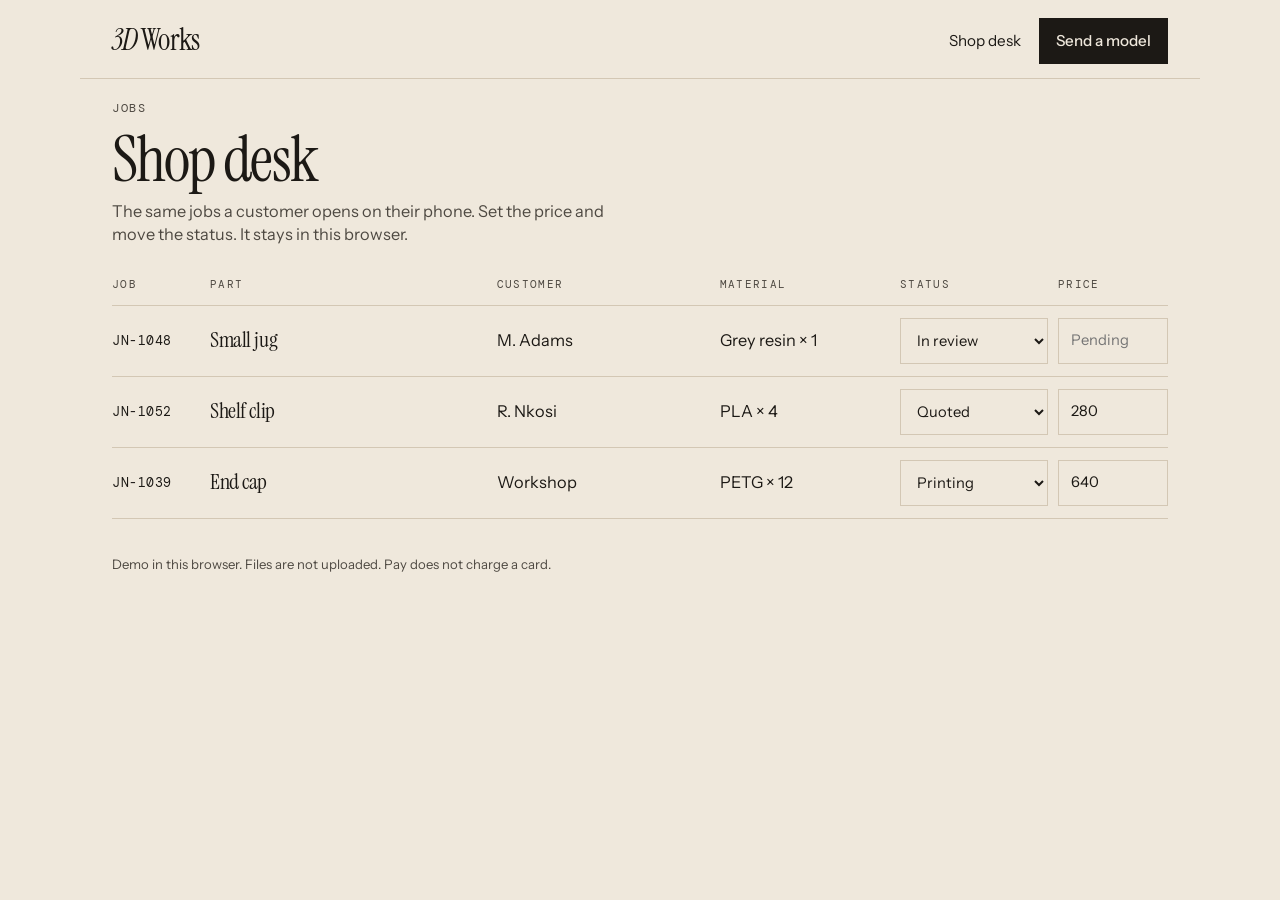
==== desk.html @ bb130b5a "Add a browser demo the shop can open on a laptop or a phone." ====
<!DOCTYPE html>
<html lang="en">
<head>
  <meta charset="utf-8">
  <meta name="viewport" content="width=device-width, initial-scale=1">
  <title>Shop desk — 3D Works</title>
  <meta name="theme-color" content="#efe8dc">
  <link rel="preconnect" href="https://fonts.googleapis.com">
  <link rel="preconnect" href="https://fonts.gstatic.com" crossorigin>
  <link href="https://fonts.googleapis.com/css2?family=DM+Mono:wght@400;500&family=Instrument+Sans:wght@400;500;600&family=Instrument+Serif:ital@0;1&display=swap" rel="stylesheet">
  <link rel="stylesheet" href="css/site.css">
  <script type="importmap">
  {
    "imports": {
      "three": "https://unpkg.com/three@0.170.0/build/three.module.js",
      "three/addons/": "https://unpkg.com/three@0.170.0/examples/jsm/"
    }
  }
  </script>
  <link rel="icon" href="data:image/svg+xml,%3Csvg xmlns='http://www.w3.org/2000/svg' viewBox='0 0 32 32'%3E%3Crect fill='%231c1915' width='32' height='32'/%3E%3Ctext x='5' y='23' fill='%23efe8dc' font-family='Georgia' font-size='16' font-style='italic'%3E3D%3C/text%3E%3C/svg%3E">
</head>
<body>
  <main class="wrap" id="content">
    <p class="kicker page-start">Jobs</p>
    <h1>Shop desk</h1>
    <p class="desk-intro">The same jobs a customer opens on their phone. Set the price and move the status. It stays in this browser.</p>
    <div class="ledger" id="ledger"></div>
  </main>
  <script type="module">
    import { mountChrome } from "./js/chrome.js";
    import { listJobs, saveJob, statuses, jobNo } from "./js/store.js";

    mountChrome("desk");
    const ledger = document.getElementById("ledger");
    const options = statuses().map((name) => `<option>${name}</option>`).join("");
    await paint();

    async function paint() {
      const jobs = await listJobs();
      ledger.innerHTML = `
        <div class="head"><span>Job</span><span>Part</span><span>Customer</span><span>Material</span><span>Status</span><span>Price</span></div>
        ${jobs.map((job) => `
          <div class="row" data-id="${job.id}">
            <span class="mono">${jobNo(job.id)}</span>
            <a class="partlink" href="job.html?id=${job.id}">${escapeHtml(job.title)}</a>
            <span>${escapeHtml(job.customer)}</span>
            <span>${escapeHtml(job.material)} × ${job.qty}</span>
            <label class="field"><span class="sr">Status for ${escapeHtml(job.title)}</span>
              <select data-status>${options}</select>
            </label>
            <label class="field"><span class="sr">Price for ${escapeHtml(job.title)}</span>
              <input data-price inputmode="decimal" value="${job.price ?? ""}" placeholder="Pending">
            </label>
          </div>
        `).join("")}
      `;
      jobs.forEach((job) => {
        const row = ledger.querySelector(`[data-id="${job.id}"]`);
        const select = row.querySelector("[data-status]");
        select.value = job.status;
        select.addEventListener("change", async () => {
          job.status = select.value;
          await saveJob(job);
        });
        row.querySelector("[data-price]").addEventListener("change", async (event) => {
          const raw = event.target.value.trim();
          job.price = raw === "" ? null : Number(raw);
          if (job.price != null && Number.isNaN(job.price)) job.price = null;
          await saveJob(job);
        });
      });
    }

    function escapeHtml(value) {
      return String(value).replace(/[&<>"']/g, (ch) => ({
        "&": "&amp;", "<": "&lt;", ">": "&gt;", '"': "&quot;", "'": "&#39;",
      })[ch]);
    }
  </script>
</body>
</html>
---- css/site.css ----
:root {
  --paper: #efe8dc;
  --ink: #1c1915;
  --soft: #4e4942;
  --line: #d3c7b4;
  --well: #24211d;
  --tick: rgba(239, 230, 214, 0.55);
  --stamp: #9d2e16;
  --ok: #1d5c3d;
  --serif: "Instrument Serif", "Palatino Linotype", Palatino, serif;
  --sans: "Instrument Sans", "Segoe UI", sans-serif;
  --mono: "DM Mono", ui-monospace, monospace;
  color-scheme: light;
}

* { box-sizing: border-box; }

html { scroll-behavior: smooth; }

body {
  margin: 0;
  background: var(--paper);
  color: var(--ink);
  font-family: var(--sans);
  font-size: 1.02rem;
  line-height: 1.45;
}

::selection { background: var(--ink); color: var(--paper); }

:focus-visible {
  outline: 2px solid var(--ink);
  outline-offset: 3px;
}

a { color: inherit; }

.skip {
  position: absolute;
  left: 12px;
  top: -40px;
  background: var(--ink);
  color: var(--paper);
  padding: 8px 12px;
  z-index: 9;
}

.skip:focus { top: 12px; }

.top {
  display: flex;
  align-items: center;
  justify-content: space-between;
  gap: 16px;
  max-width: 1120px;
  margin: 0 auto;
  padding: 18px 32px 14px;
  border-bottom: 1px solid var(--line);
}

.mark {
  font-family: var(--serif);
  font-size: 1.85rem;
  letter-spacing: -0.03em;
  text-decoration: none;
  line-height: 1;
}

.mark i { font-style: italic; }

.top nav { display: flex; align-items: center; gap: 18px; }

.top nav a:not(.btn) {
  text-decoration: none;
  font-size: 0.95rem;
}

.top nav a:not(.btn):hover { text-decoration: underline; text-underline-offset: 3px; }

.wrap { max-width: 1120px; margin: 0 auto; padding: 0 32px; }

.split {
  display: grid;
  grid-template-columns: minmax(280px, 0.86fr) minmax(300px, 1.14fr);
  gap: 28px;
  align-items: stretch;
  min-height: calc(100vh - 168px);
  padding-top: 22px;
  padding-bottom: 28px;
}

.hero { min-height: calc(100vh - 78px); }

.stage {
  position: relative;
  background: var(--well);
  min-height: 560px;
  height: 100%;
  overflow: hidden;
}

.stage canvas {
  position: absolute;
  inset: 0;
  width: 100%;
  height: 100%;
  touch-action: none;
}

.frame { position: absolute; inset: 14px; pointer-events: none; z-index: 2; }

.frame i {
  position: absolute;
  width: 18px;
  height: 18px;
  border: 0 solid var(--tick);
}

.frame i:nth-child(1) { top: 0; left: 0; border-top-width: 1px; border-left-width: 1px; }
.frame i:nth-child(2) { top: 0; right: 0; border-top-width: 1px; border-right-width: 1px; }
.frame i:nth-child(3) { bottom: 0; left: 0; border-bottom-width: 1px; border-left-width: 1px; }
.frame i:nth-child(4) { bottom: 0; right: 0; border-bottom-width: 1px; border-right-width: 1px; }

.stage-hint {
  position: absolute;
  inset: 0;
  z-index: 3;
  display: flex;
  flex-direction: column;
  align-items: center;
  justify-content: center;
  gap: 14px;
  margin: 0;
  padding: 24px;
  text-align: center;
  color: #efe6d6;
  font-family: var(--serif);
  font-size: 1.7rem;
  pointer-events: none;
}

.stage-hint .sub {
  font-family: var(--sans);
  font-size: 0.92rem;
  color: rgba(239, 230, 214, 0.72);
  max-width: 28ch;
}

.stage-hint button { pointer-events: auto; }

.stage.is-live .stage-hint { display: none; }
.stage:not(.is-live) .turn { display: none; }

.stage.is-over { outline: 1px solid #efe6d6; outline-offset: -10px; }

.turn {
  position: absolute;
  left: 22px;
  bottom: 16px;
  z-index: 2;
  margin: 0;
  color: rgba(239, 230, 214, 0.7);
  font-family: var(--mono);
  font-size: 0.68rem;
  letter-spacing: 0.12em;
  text-transform: uppercase;
}

.traveler, .form {
  position: relative;
  align-self: center;
  padding: 12px 8px 12px 0;
}

.kicker {
  margin: 0 0 12px;
  font-family: var(--mono);
  font-size: 0.72rem;
  letter-spacing: 0.14em;
  text-transform: uppercase;
  color: var(--soft);
}

h1 {
  margin: 0;
  font-family: var(--serif);
  font-weight: 400;
  font-size: clamp(2.7rem, 5vw, 4.35rem);
  line-height: 0.94;
  letter-spacing: -0.03em;
}

h2 {
  margin: 0;
  font-family: var(--serif);
  font-weight: 400;
  font-size: clamp(2rem, 3vw, 2.6rem);
  letter-spacing: -0.03em;
}

.lede {
  max-width: 38ch;
  margin: 18px 0 0;
  color: var(--soft);
  font-size: 1.05rem;
}

.actions { display: flex; flex-wrap: wrap; gap: 10px; margin-top: 26px; }

.btn {
  display: inline-flex;
  align-items: center;
  justify-content: center;
  min-height: 46px;
  padding: 0 16px;
  border: 1px solid var(--ink);
  background: var(--ink);
  color: var(--paper);
  font: 500 0.95rem/1 var(--sans);
  text-decoration: none;
  cursor: pointer;
}

.btn:hover { background: #000; }

.btn.ghost { background: transparent; color: var(--ink); }

.btn.ghost:hover { background: rgba(28, 25, 21, 0.05); }

.btn.light {
  background: transparent;
  color: #efe6d6;
  border-color: rgba(239, 230, 214, 0.55);
}

.btn.light:hover { background: rgba(239, 230, 214, 0.08); }

.btn:disabled { opacity: 0.45; cursor: not-allowed; }

.titleblock {
  display: grid;
  grid-template-columns: 1fr 1fr;
  margin: 32px 0 0;
  border-top: 1px solid var(--ink);
}

.titleblock div { padding: 10px 12px 12px 0; border-bottom: 1px solid var(--line); }

.titleblock dt {
  font-family: var(--mono);
  font-size: 0.68rem;
  letter-spacing: 0.12em;
  text-transform: uppercase;
  color: var(--soft);
}

.titleblock dd { margin: 4px 0 0; font-size: 1.02rem; }

.stamp {
  display: inline-block;
  margin: 0 0 18px;
  padding: 6px 10px;
  border: 2px solid var(--stamp);
  color: var(--stamp);
  font-family: var(--mono);
  font-size: 0.72rem;
  letter-spacing: 0.16em;
  text-transform: uppercase;
  transform: rotate(-6deg);
  transform-origin: left center;
}

.sr {
  position: absolute;
  width: 1px;
  height: 1px;
  padding: 0;
  margin: -1px;
  overflow: hidden;
  clip: rect(0, 0, 0, 0);
  white-space: nowrap;
  border: 0;
}

.steps, .bench { padding: 18px 0 8px; }

.steps h2, .bench-head h2 { margin-bottom: 18px; }

.steps ol {
  list-style: none;
  display: grid;
  grid-template-columns: repeat(4, 1fr);
  gap: 18px;
  margin: 0;
  padding: 18px 0 0;
  border-top: 1px solid var(--ink);
}

.steps li { margin: 0; }

.steps span {
  display: block;
  margin-bottom: 8px;
  font-family: var(--mono);
  font-size: 0.72rem;
  letter-spacing: 0.12em;
  color: var(--soft);
}

.steps p { margin: 0; max-width: 28ch; }

.bench-head {
  display: flex;
  align-items: baseline;
  justify-content: space-between;
  gap: 12px;
  margin-bottom: 14px;
}

.bench-head a { font-size: 0.95rem; }

.slips { display: grid; grid-template-columns: repeat(3, 1fr); gap: 12px; }

.slip {
  display: grid;
  gap: 6px;
  padding: 16px 16px 18px;
  border: 1px solid var(--line);
  color: inherit;
  text-decoration: none;
  background: transparent;
}

.slip:hover { border-color: var(--ink); }

.slip .kicker { margin: 0; }

.slip strong {
  font-family: var(--serif);
  font-size: 1.7rem;
  font-weight: 400;
  letter-spacing: -0.03em;
}

.slip span { color: var(--soft); }

.slip em {
  font-style: normal;
  font-family: var(--mono);
  font-size: 0.72rem;
  letter-spacing: 0.1em;
  text-transform: uppercase;
}

.form { display: grid; gap: 16px; align-content: start; }

.field { display: grid; gap: 6px; font-size: 0.92rem; }

.field span, legend {
  font-family: var(--mono);
  font-size: 0.68rem;
  letter-spacing: 0.12em;
  text-transform: uppercase;
  color: var(--soft);
}

fieldset { margin: 0; padding: 0; border: 0; display: grid; gap: 8px; }

input, textarea, select {
  width: 100%;
  min-height: 46px;
  padding: 10px 12px;
  border: 1px solid var(--line);
  border-radius: 0;
  background: transparent;
  color: inherit;
  font: inherit;
}

textarea { min-height: 96px; resize: vertical; }

.choices { display: flex; flex-wrap: wrap; gap: 8px; }

.choices label {
  position: relative;
  display: inline-flex;
  align-items: center;
  min-height: 44px;
  padding: 0 12px;
  border: 1px solid var(--line);
  cursor: pointer;
}

.choices input {
  position: absolute;
  opacity: 0;
  width: 1px;
  height: 1px;
}

.choices label:has(input:checked) {
  background: var(--ink);
  color: var(--paper);
  border-color: var(--ink);
}

.swatches { display: flex; gap: 10px; }

.swatch {
  width: 36px;
  height: 36px;
  padding: 0;
  border: 1px solid var(--line);
  background: var(--c);
  cursor: pointer;
}

.swatch[aria-pressed="true"] { outline: 2px solid var(--ink); outline-offset: 3px; }

.qty input { max-width: 120px; }

.note { margin: 0; color: var(--soft); font-size: 0.92rem; }

.err { margin: 0; color: var(--stamp); min-height: 1.2em; }

.rail {
  list-style: none;
  display: flex;
  gap: 0;
  margin: 26px 0 0;
  padding: 0;
}

.rail li {
  flex: 1 1 18%;
  margin: 0;
  padding-top: 8px;
  border-top: 2px solid var(--line);
  font-family: var(--mono);
  font-size: 0.68rem;
  letter-spacing: 0.04em;
  line-height: 1.35;
  text-transform: uppercase;
  color: var(--soft);
}

.rail li.done { border-top-color: var(--ok); color: var(--ink); }
.rail li.now { border-top-color: var(--ink); color: var(--ink); font-weight: 600; }

.price {
  margin: 22px 0 0;
  font-family: var(--serif);
  font-size: 2.4rem;
  letter-spacing: -0.03em;
}

.price small {
  display: block;
  margin-bottom: 4px;
  font-family: var(--mono);
  font-size: 0.68rem;
  letter-spacing: 0.12em;
  text-transform: uppercase;
  color: var(--soft);
}

.ledger { display: grid; gap: 0; margin-top: 8px; }

.ledger .head,
.ledger .row {
  display: grid;
  grid-template-columns: 88px 1.3fr 1fr 0.8fr 148px 110px;
  gap: 10px;
  align-items: center;
  padding: 12px 0;
  border-bottom: 1px solid var(--line);
}

.ledger .head {
  font-family: var(--mono);
  font-size: 0.68rem;
  letter-spacing: 0.12em;
  text-transform: uppercase;
  color: var(--soft);
}

.partlink {
  font-family: var(--serif);
  font-size: 1.35rem;
  text-decoration: none;
  letter-spacing: -0.02em;
}

.partlink:hover { text-decoration: underline; text-underline-offset: 3px; }

.mono { font-family: var(--mono); font-size: 0.82rem; letter-spacing: 0.04em; }

.page-start { padding-top: 22px; }
.desk-intro { max-width: 46ch; color: var(--soft); margin: 10px 0 18px; }

.colophon {
  max-width: 1120px;
  margin: 0 auto;
  padding: 36px 32px 48px;
  color: var(--soft);
  font-size: 0.82rem;
}

.dock { display: none; }

@media (max-width: 800px) {
  .top { padding: 16px 18px 12px; }
  .top nav { display: none; }
  .wrap { padding: 0 18px; }
  .split { grid-template-columns: 1fr; min-height: 0; padding-top: 14px; }
  .hero { min-height: 0; }
  .stage { order: -1; min-height: 0; height: 36vh; }
  .traveler, .form { padding: 8px 0 0; }
  .steps ol, .slips { grid-template-columns: 1fr; }
  .ledger .head { display: none; }
  .ledger .row {
    grid-template-columns: 1fr;
    gap: 8px;
    padding: 14px 0 16px;
  }
  .colophon { padding: 28px 18px 24px; }
  .dock {
    display: grid;
    grid-template-columns: repeat(4, 1fr);
    position: fixed;
    left: 0;
    right: 0;
    bottom: 0;
    z-index: 5;
    background: var(--paper);
    border-top: 1px solid var(--line);
    padding-bottom: env(safe-area-inset-bottom);
  }
  .dock a {
    display: flex;
    align-items: center;
    justify-content: center;
    min-height: 52px;
    text-decoration: none;
    color: var(--soft);
    font-size: 0.78rem;
  }
  .dock a[aria-current="page"] {
    color: var(--ink);
    font-weight: 600;
    box-shadow: inset 0 2px 0 var(--ink);
  }
  body { padding-bottom: calc(52px + env(safe-area-inset-bottom)); }
}

@media (prefers-reduced-motion: reduce) {
  html { scroll-behavior: auto; }
}
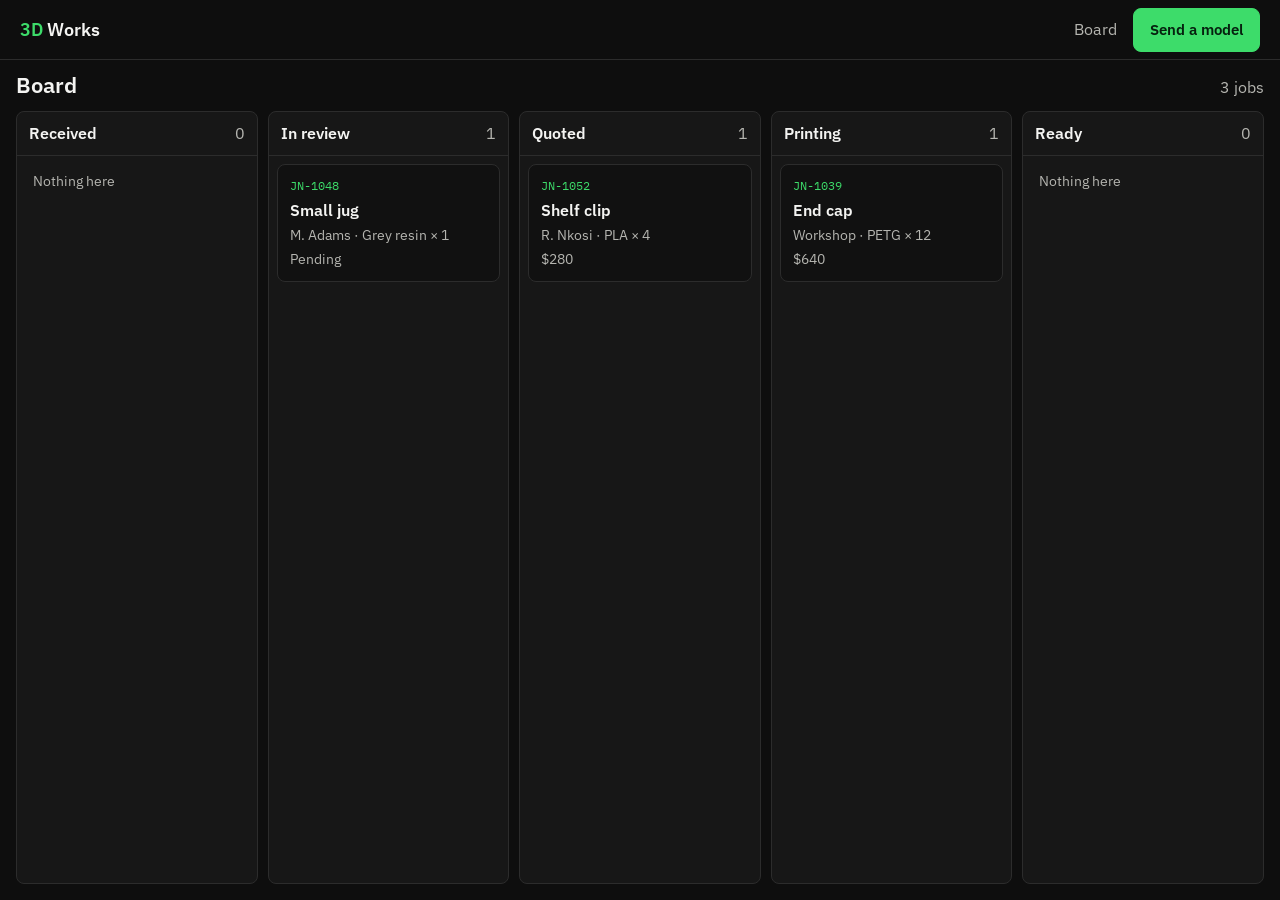
==== commit ea5bccf9: "Restyle the demo in black and green and make the office view a job board." ====
--- a/desk.html
+++ b/desk.html
@@ -3,70 +3,85 @@
 <head>
   <meta charset="utf-8">
   <meta name="viewport" content="width=device-width, initial-scale=1">
-  <title>Shop desk — 3D Works</title>
-  <meta name="theme-color" content="#efe8dc">
+  <title>Board — 3D Works</title>
+  <meta name="theme-color" content="#0e0e0e">
   <link rel="preconnect" href="https://fonts.googleapis.com">
   <link rel="preconnect" href="https://fonts.gstatic.com" crossorigin>
-  <link href="https://fonts.googleapis.com/css2?family=DM+Mono:wght@400;500&family=Instrument+Sans:wght@400;500;600&family=Instrument+Serif:ital@0;1&display=swap" rel="stylesheet">
+  <link href="https://fonts.googleapis.com/css2?family=IBM+Plex+Mono:wght@400;500&family=IBM+Plex+Sans:wght@400;600&display=swap" rel="stylesheet">
   <link rel="stylesheet" href="css/site.css">
-  <script type="importmap">
-  {
-    "imports": {
-      "three": "https://unpkg.com/three@0.170.0/build/three.module.js",
-      "three/addons/": "https://unpkg.com/three@0.170.0/examples/jsm/"
-    }
-  }
-  </script>
-  <link rel="icon" href="data:image/svg+xml,%3Csvg xmlns='http://www.w3.org/2000/svg' viewBox='0 0 32 32'%3E%3Crect fill='%231c1915' width='32' height='32'/%3E%3Ctext x='5' y='23' fill='%23efe8dc' font-family='Georgia' font-size='16' font-style='italic'%3E3D%3C/text%3E%3C/svg%3E">
+  <link rel="icon" href="data:image/svg+xml,%3Csvg xmlns='http://www.w3.org/2000/svg' viewBox='0 0 32 32'%3E%3Crect fill='%230e0e0e' width='32' height='32'/%3E%3Ctext x='4' y='22' fill='%233ddc6a' font-family='Arial' font-size='14' font-weight='700'%3E3D%3C/text%3E%3C/svg%3E">
 </head>
 <body>
-  <main class="wrap" id="content">
-    <p class="kicker page-start">Jobs</p>
-    <h1>Shop desk</h1>
-    <p class="desk-intro">The same jobs a customer opens on their phone. Set the price and move the status. It stays in this browser.</p>
-    <div class="ledger" id="ledger"></div>
+  <main class="board-page" id="content">
+    <div class="board-bar">
+      <h1>Board</h1>
+      <p id="count"></p>
+    </div>
+    <div class="board" id="board"></div>
   </main>
   <script type="module">
     import { mountChrome } from "./js/chrome.js";
-    import { listJobs, saveJob, statuses, jobNo } from "./js/store.js";
+    import { listJobs, saveJob, statuses, jobNo, money } from "./js/store.js";
 
     mountChrome("desk");
-    const ledger = document.getElementById("ledger");
-    const options = statuses().map((name) => `<option>${name}</option>`).join("");
+    const board = document.getElementById("board");
+    const count = document.getElementById("count");
+    let jobs = [];
+
     await paint();
 
     async function paint() {
-      const jobs = await listJobs();
-      ledger.innerHTML = `
-        <div class="head"><span>Job</span><span>Part</span><span>Customer</span><span>Material</span><span>Status</span><span>Price</span></div>
-        ${jobs.map((job) => `
-          <div class="row" data-id="${job.id}">
+      jobs = await listJobs();
+      count.textContent = jobs.length + (jobs.length === 1 ? " job" : " jobs");
+      board.innerHTML = statuses().map((status) => {
+        const items = jobs.filter((job) => job.status === status);
+        const cards = items.map((job) => `
+          <a class="card" draggable="true" href="job.html?id=${job.id}" data-id="${job.id}">
             <span class="mono">${jobNo(job.id)}</span>
-            <a class="partlink" href="job.html?id=${job.id}">${escapeHtml(job.title)}</a>
-            <span>${escapeHtml(job.customer)}</span>
-            <span>${escapeHtml(job.material)} × ${job.qty}</span>
-            <label class="field"><span class="sr">Status for ${escapeHtml(job.title)}</span>
-              <select data-status>${options}</select>
-            </label>
-            <label class="field"><span class="sr">Price for ${escapeHtml(job.title)}</span>
-              <input data-price inputmode="decimal" value="${job.price ?? ""}" placeholder="Pending">
-            </label>
-          </div>
-        `).join("")}
-      `;
-      jobs.forEach((job) => {
-        const row = ledger.querySelector(`[data-id="${job.id}"]`);
-        const select = row.querySelector("[data-status]");
-        select.value = job.status;
-        select.addEventListener("change", async () => {
-          job.status = select.value;
+            <strong>${escapeHtml(job.title)}</strong>
+            <span class="meta">${escapeHtml(job.customer)} · ${escapeHtml(job.material)} × ${job.qty}</span>
+            <span class="meta">${money(job.price)}</span>
+          </a>
+        `).join("");
+        return `
+          <section class="col" data-status="${status}">
+            <div class="col-head">${status} <span>${items.length}</span></div>
+            <div class="col-list">
+              ${cards || '<p class="empty">Nothing here</p>'}
+            </div>
+          </section>
+        `;
+      }).join("");
+
+      board.querySelectorAll(".card").forEach((card) => {
+        card.addEventListener("dragstart", (event) => {
+          event.dataTransfer.setData("text/plain", card.dataset.id);
+          event.dataTransfer.effectAllowed = "move";
+        });
+        card.addEventListener("dragend", () => {
+          card.dataset.dragged = "1";
+          setTimeout(() => delete card.dataset.dragged, 0);
+        });
+        card.addEventListener("click", (event) => {
+          if (card.dataset.dragged) event.preventDefault();
+        });
+      });
+
+      board.querySelectorAll(".col").forEach((col) => {
+        col.addEventListener("dragover", (event) => {
+          event.preventDefault();
+          col.classList.add("is-over");
+        });
+        col.addEventListener("dragleave", () => col.classList.remove("is-over"));
+        col.addEventListener("drop", async (event) => {
+          event.preventDefault();
+          col.classList.remove("is-over");
+          const id = event.dataTransfer.getData("text/plain");
+          const job = jobs.find((item) => item.id === id);
+          if (!job || job.status === col.dataset.status) return;
+          job.status = col.dataset.status;
           await saveJob(job);
-        });
-        row.querySelector("[data-price]").addEventListener("change", async (event) => {
-          const raw = event.target.value.trim();
-          job.price = raw === "" ? null : Number(raw);
-          if (job.price != null && Number.isNaN(job.price)) job.price = null;
-          await saveJob(job);
+          await paint();
         });
       });
     }
--- a/css/site.css
+++ b/css/site.css
@@ -1,16 +1,16 @@
 :root {
-  --paper: #efe8dc;
-  --ink: #1c1915;
-  --soft: #4e4942;
-  --line: #d3c7b4;
-  --well: #24211d;
-  --tick: rgba(239, 230, 214, 0.55);
-  --stamp: #9d2e16;
-  --ok: #1d5c3d;
-  --serif: "Instrument Serif", "Palatino Linotype", Palatino, serif;
-  --sans: "Instrument Sans", "Segoe UI", sans-serif;
-  --mono: "DM Mono", ui-monospace, monospace;
-  color-scheme: light;
+  --bg: #0e0e0e;
+  --panel: #171717;
+  --card: #111111;
+  --ink: #f4f4f2;
+  --soft: #b5b5b0;
+  --line: #2c2c2c;
+  --green: #3ddc6a;
+  --green-ink: #06210f;
+  --danger: #ff6b6b;
+  --sans: "IBM Plex Sans", "Segoe UI", sans-serif;
+  --mono: "IBM Plex Mono", ui-monospace, monospace;
+  color-scheme: dark;
 }
 
 * { box-sizing: border-box; }
@@ -19,28 +19,31 @@
 
 body {
   margin: 0;
-  background: var(--paper);
+  background: var(--bg);
   color: var(--ink);
   font-family: var(--sans);
-  font-size: 1.02rem;
+  font-size: 1rem;
   line-height: 1.45;
 }
 
-::selection { background: var(--ink); color: var(--paper); }
+::selection { background: var(--green); color: var(--green-ink); }
 
 :focus-visible {
-  outline: 2px solid var(--ink);
+  outline: 2px solid var(--green);
   outline-offset: 3px;
 }
 
 a { color: inherit; }
+
+h1, h2 { text-wrap: balance; }
+p, .lede { text-wrap: pretty; }
 
 .skip {
   position: absolute;
   left: 12px;
   top: -40px;
-  background: var(--ink);
-  color: var(--paper);
+  background: var(--green);
+  color: var(--green-ink);
   padding: 8px 12px;
   z-index: 9;
 }
@@ -52,49 +55,41 @@
   align-items: center;
   justify-content: space-between;
   gap: 16px;
-  max-width: 1120px;
-  margin: 0 auto;
-  padding: 18px 32px 14px;
+  height: 60px;
+  padding: 0 20px;
   border-bottom: 1px solid var(--line);
+  background: var(--bg);
 }
 
 .mark {
-  font-family: var(--serif);
-  font-size: 1.85rem;
-  letter-spacing: -0.03em;
+  font-weight: 600;
+  font-size: 1.15rem;
   text-decoration: none;
-  line-height: 1;
-}
-
-.mark i { font-style: italic; }
-
-.top nav { display: flex; align-items: center; gap: 18px; }
-
-.top nav a:not(.btn) {
-  text-decoration: none;
-  font-size: 0.95rem;
-}
-
-.top nav a:not(.btn):hover { text-decoration: underline; text-underline-offset: 3px; }
-
-.wrap { max-width: 1120px; margin: 0 auto; padding: 0 32px; }
+}
+
+.mark b { color: var(--green); font-weight: 600; }
+
+.top nav { display: flex; align-items: center; gap: 16px; }
+
+.top nav a:not(.btn) { text-decoration: none; color: var(--soft); }
+.top nav a:not(.btn):hover { color: var(--ink); }
+
+.wrap { max-width: 1120px; margin: 0 auto; padding: 0 20px; }
 
 .split {
   display: grid;
-  grid-template-columns: minmax(280px, 0.86fr) minmax(300px, 1.14fr);
-  gap: 28px;
+  grid-template-columns: minmax(280px, 0.9fr) minmax(300px, 1.1fr);
+  gap: 24px;
   align-items: stretch;
-  min-height: calc(100vh - 168px);
-  padding-top: 22px;
-  padding-bottom: 28px;
-}
-
-.hero { min-height: calc(100vh - 78px); }
+  min-height: calc(100dvh - 160px);
+  padding: 24px 0;
+}
 
 .stage {
   position: relative;
-  background: var(--well);
-  min-height: 560px;
+  background: #050505;
+  border: 1px solid var(--line);
+  min-height: 480px;
   height: 100%;
   overflow: hidden;
 }
@@ -107,168 +102,318 @@
   touch-action: none;
 }
 
-.frame { position: absolute; inset: 14px; pointer-events: none; z-index: 2; }
-
-.frame i {
-  position: absolute;
-  width: 18px;
-  height: 18px;
-  border: 0 solid var(--tick);
-}
-
-.frame i:nth-child(1) { top: 0; left: 0; border-top-width: 1px; border-left-width: 1px; }
-.frame i:nth-child(2) { top: 0; right: 0; border-top-width: 1px; border-right-width: 1px; }
-.frame i:nth-child(3) { bottom: 0; left: 0; border-bottom-width: 1px; border-left-width: 1px; }
-.frame i:nth-child(4) { bottom: 0; right: 0; border-bottom-width: 1px; border-right-width: 1px; }
-
 .stage-hint {
   position: absolute;
   inset: 0;
-  z-index: 3;
+  z-index: 2;
   display: flex;
   flex-direction: column;
   align-items: center;
   justify-content: center;
-  gap: 14px;
+  gap: 12px;
   margin: 0;
   padding: 24px;
   text-align: center;
-  color: #efe6d6;
-  font-family: var(--serif);
-  font-size: 1.7rem;
+  color: var(--ink);
+  font-size: 1.35rem;
+  font-weight: 600;
   pointer-events: none;
 }
 
 .stage-hint .sub {
-  font-family: var(--sans);
+  font-weight: 400;
   font-size: 0.92rem;
-  color: rgba(239, 230, 214, 0.72);
-  max-width: 28ch;
+  color: var(--soft);
 }
 
 .stage-hint button { pointer-events: auto; }
-
 .stage.is-live .stage-hint { display: none; }
 .stage:not(.is-live) .turn { display: none; }
-
-.stage.is-over { outline: 1px solid #efe6d6; outline-offset: -10px; }
+.stage.is-over { border-color: var(--green); }
 
 .turn {
   position: absolute;
-  left: 22px;
-  bottom: 16px;
+  left: 14px;
+  bottom: 12px;
   z-index: 2;
   margin: 0;
-  color: rgba(239, 230, 214, 0.7);
-  font-family: var(--mono);
-  font-size: 0.68rem;
-  letter-spacing: 0.12em;
-  text-transform: uppercase;
-}
-
-.traveler, .form {
-  position: relative;
-  align-self: center;
-  padding: 12px 8px 12px 0;
-}
-
-.kicker {
-  margin: 0 0 12px;
+  color: var(--soft);
   font-family: var(--mono);
   font-size: 0.72rem;
-  letter-spacing: 0.14em;
-  text-transform: uppercase;
-  color: var(--soft);
+  font-variant-numeric: tabular-nums;
+}
+
+.traveler, .form { align-self: center; }
+
+.kicker {
+  margin: 0 0 10px;
+  color: var(--green);
+  font-family: var(--mono);
+  font-size: 0.75rem;
+  font-variant-numeric: tabular-nums;
 }
 
 h1 {
   margin: 0;
-  font-family: var(--serif);
-  font-weight: 400;
-  font-size: clamp(2.7rem, 5vw, 4.35rem);
-  line-height: 0.94;
-  letter-spacing: -0.03em;
+  font-size: clamp(2.2rem, 4vw, 3.4rem);
+  font-weight: 600;
+  line-height: 1.05;
 }
 
 h2 {
-  margin: 0;
-  font-family: var(--serif);
-  font-weight: 400;
-  font-size: clamp(2rem, 3vw, 2.6rem);
-  letter-spacing: -0.03em;
-}
-
-.lede {
-  max-width: 38ch;
-  margin: 18px 0 0;
-  color: var(--soft);
-  font-size: 1.05rem;
-}
-
-.actions { display: flex; flex-wrap: wrap; gap: 10px; margin-top: 26px; }
+  margin: 0 0 14px;
+  font-size: 1.6rem;
+  font-weight: 600;
+}
+
+.lede { max-width: 42ch; margin: 14px 0 0; color: var(--soft); }
+
+.actions { display: flex; flex-wrap: wrap; gap: 10px; margin-top: 22px; }
 
 .btn {
   display: inline-flex;
   align-items: center;
   justify-content: center;
-  min-height: 46px;
+  min-height: 44px;
   padding: 0 16px;
-  border: 1px solid var(--ink);
-  background: var(--ink);
-  color: var(--paper);
-  font: 500 0.95rem/1 var(--sans);
+  border: 1px solid var(--green);
+  border-radius: 8px;
+  background: var(--green);
+  color: var(--green-ink);
+  font: 600 0.95rem/1 var(--sans);
   text-decoration: none;
   cursor: pointer;
 }
 
-.btn:hover { background: #000; }
-
-.btn.ghost { background: transparent; color: var(--ink); }
-
-.btn.ghost:hover { background: rgba(28, 25, 21, 0.05); }
-
-.btn.light {
-  background: transparent;
-  color: #efe6d6;
-  border-color: rgba(239, 230, 214, 0.55);
-}
-
-.btn.light:hover { background: rgba(239, 230, 214, 0.08); }
-
+.btn:hover { background: #62e888; }
+.btn.ghost { background: transparent; color: var(--ink); border-color: var(--line); }
+.btn.ghost:hover { border-color: var(--green); color: var(--green); }
+.btn.light { background: transparent; color: var(--ink); border-color: var(--line); }
+.btn.light:hover { border-color: var(--green); }
 .btn:disabled { opacity: 0.45; cursor: not-allowed; }
 
 .titleblock {
   display: grid;
   grid-template-columns: 1fr 1fr;
-  margin: 32px 0 0;
-  border-top: 1px solid var(--ink);
+  margin: 28px 0 0;
+  border-top: 1px solid var(--line);
 }
 
 .titleblock div { padding: 10px 12px 12px 0; border-bottom: 1px solid var(--line); }
 
 .titleblock dt {
   font-family: var(--mono);
-  font-size: 0.68rem;
-  letter-spacing: 0.12em;
-  text-transform: uppercase;
-  color: var(--soft);
-}
-
-.titleblock dd { margin: 4px 0 0; font-size: 1.02rem; }
-
-.stamp {
-  display: inline-block;
-  margin: 0 0 18px;
-  padding: 6px 10px;
-  border: 2px solid var(--stamp);
-  color: var(--stamp);
+  font-size: 0.72rem;
+  color: var(--soft);
+}
+
+.titleblock dd { margin: 4px 0 0; }
+
+.steps, .bench { padding: 8px 0 20px; }
+.steps ol {
+  list-style: none;
+  display: grid;
+  grid-template-columns: repeat(4, 1fr);
+  gap: 16px;
+  margin: 0;
+  padding: 16px 0 0;
+  border-top: 1px solid var(--line);
+}
+.steps li { margin: 0; }
+.steps span {
+  display: block;
+  margin-bottom: 6px;
+  color: var(--green);
   font-family: var(--mono);
-  font-size: 0.72rem;
-  letter-spacing: 0.16em;
-  text-transform: uppercase;
-  transform: rotate(-6deg);
-  transform-origin: left center;
-}
+  font-size: 0.75rem;
+  font-variant-numeric: tabular-nums;
+}
+.steps p { margin: 0; color: var(--soft); }
+
+.bench-head {
+  display: flex;
+  align-items: baseline;
+  justify-content: space-between;
+  gap: 12px;
+}
+
+.slips { display: grid; grid-template-columns: repeat(3, 1fr); gap: 12px; }
+
+.slip {
+  display: grid;
+  gap: 6px;
+  padding: 16px;
+  border: 1px solid var(--line);
+  border-radius: 8px;
+  background: var(--panel);
+  color: inherit;
+  text-decoration: none;
+}
+
+.slip:hover { border-color: var(--green); }
+.slip .kicker { margin: 0; }
+.slip strong { font-size: 1.25rem; font-weight: 600; }
+.slip span { color: var(--soft); }
+.slip em { font-style: normal; color: var(--green); font-size: 0.85rem; }
+
+.form { display: grid; gap: 14px; align-content: start; }
+.field { display: grid; gap: 6px; font-size: 0.92rem; }
+.field span, legend { color: var(--soft); font-size: 0.85rem; }
+fieldset { margin: 0; padding: 0; border: 0; display: grid; gap: 8px; }
+
+input, textarea, select {
+  width: 100%;
+  min-height: 44px;
+  padding: 10px 12px;
+  border: 1px solid var(--line);
+  border-radius: 8px;
+  background: var(--panel);
+  color: inherit;
+  font: inherit;
+}
+
+textarea { min-height: 96px; resize: vertical; }
+.qty input { max-width: 120px; }
+
+.choices { display: flex; flex-wrap: wrap; gap: 8px; }
+.choices label {
+  position: relative;
+  display: inline-flex;
+  align-items: center;
+  min-height: 44px;
+  padding: 0 12px;
+  border: 1px solid var(--line);
+  border-radius: 8px;
+  cursor: pointer;
+}
+.choices input { position: absolute; opacity: 0; width: 1px; height: 1px; }
+.choices label:has(input:checked) {
+  background: var(--green);
+  color: var(--green-ink);
+  border-color: var(--green);
+}
+
+.swatches { display: flex; gap: 10px; }
+.swatch {
+  width: 36px;
+  height: 36px;
+  padding: 0;
+  border: 1px solid var(--line);
+  border-radius: 8px;
+  background: var(--c);
+  cursor: pointer;
+}
+.swatch[aria-pressed="true"] { outline: 2px solid var(--green); outline-offset: 3px; }
+
+.note, .err { margin: 0; }
+.note { color: var(--soft); font-size: 0.92rem; }
+.err { color: var(--danger); min-height: 1.2em; }
+
+.rail {
+  list-style: none;
+  display: flex;
+  flex-wrap: wrap;
+  gap: 0;
+  margin: 22px 0 0;
+  padding: 0;
+}
+.rail li {
+  flex: 1 1 18%;
+  margin: 0;
+  padding-top: 8px;
+  border-top: 2px solid var(--line);
+  color: var(--soft);
+  font-size: 0.75rem;
+  line-height: 1.35;
+}
+.rail li.done { border-top-color: var(--green); color: var(--ink); }
+.rail li.now { border-top-color: var(--green); color: var(--ink); font-weight: 600; }
+
+.price {
+  margin: 18px 0 0;
+  font-size: 2rem;
+  font-weight: 600;
+  font-variant-numeric: tabular-nums;
+}
+.price small {
+  display: block;
+  margin-bottom: 4px;
+  color: var(--soft);
+  font-size: 0.8rem;
+  font-weight: 400;
+}
+
+.board-page { height: calc(100dvh - 60px); display: flex; flex-direction: column; min-height: 0; }
+.board-bar {
+  display: flex;
+  align-items: baseline;
+  justify-content: space-between;
+  gap: 12px;
+  padding: 14px 16px 0;
+}
+.board-bar h1 { font-size: 1.35rem; }
+.board-bar p { margin: 0; color: var(--soft); font-variant-numeric: tabular-nums; }
+
+.board {
+  display: flex;
+  gap: 10px;
+  flex: 1;
+  min-height: 0;
+  overflow-x: auto;
+  padding: 12px 16px 16px;
+}
+
+.col {
+  flex: 1 1 0;
+  min-width: 0;
+  display: flex;
+  flex-direction: column;
+  min-height: 0;
+  background: var(--panel);
+  border: 1px solid var(--line);
+  border-radius: 8px;
+}
+.col.is-over { border-color: var(--green); }
+.col-head {
+  display: flex;
+  align-items: center;
+  justify-content: space-between;
+  gap: 8px;
+  padding: 10px 12px;
+  border-bottom: 1px solid var(--line);
+  font-weight: 600;
+}
+.col-head span {
+  color: var(--soft);
+  font-weight: 400;
+  font-variant-numeric: tabular-nums;
+}
+.col-list {
+  display: flex;
+  flex-direction: column;
+  gap: 8px;
+  flex: 1;
+  min-height: 80px;
+  overflow: auto;
+  padding: 8px;
+}
+.empty { margin: 8px; color: var(--soft); font-size: 0.85rem; }
+
+.card {
+  display: grid;
+  gap: 4px;
+  padding: 12px;
+  border: 1px solid var(--line);
+  border-radius: 8px;
+  background: var(--card);
+  color: inherit;
+  text-decoration: none;
+  cursor: pointer;
+}
+.card:hover { border-color: var(--green); }
+.card strong { font-size: 1rem; font-weight: 600; }
+.card .meta { color: var(--soft); font-size: 0.85rem; }
+.mono { font-family: var(--mono); font-size: 0.75rem; color: var(--green); font-variant-numeric: tabular-nums; }
 
 .sr {
   position: absolute;
@@ -282,248 +427,26 @@
   border: 0;
 }
 
-.steps, .bench { padding: 18px 0 8px; }
-
-.steps h2, .bench-head h2 { margin-bottom: 18px; }
-
-.steps ol {
-  list-style: none;
-  display: grid;
-  grid-template-columns: repeat(4, 1fr);
-  gap: 18px;
-  margin: 0;
-  padding: 18px 0 0;
-  border-top: 1px solid var(--ink);
-}
-
-.steps li { margin: 0; }
-
-.steps span {
-  display: block;
-  margin-bottom: 8px;
-  font-family: var(--mono);
-  font-size: 0.72rem;
-  letter-spacing: 0.12em;
-  color: var(--soft);
-}
-
-.steps p { margin: 0; max-width: 28ch; }
-
-.bench-head {
-  display: flex;
-  align-items: baseline;
-  justify-content: space-between;
-  gap: 12px;
-  margin-bottom: 14px;
-}
-
-.bench-head a { font-size: 0.95rem; }
-
-.slips { display: grid; grid-template-columns: repeat(3, 1fr); gap: 12px; }
-
-.slip {
-  display: grid;
-  gap: 6px;
-  padding: 16px 16px 18px;
-  border: 1px solid var(--line);
-  color: inherit;
-  text-decoration: none;
-  background: transparent;
-}
-
-.slip:hover { border-color: var(--ink); }
-
-.slip .kicker { margin: 0; }
-
-.slip strong {
-  font-family: var(--serif);
-  font-size: 1.7rem;
-  font-weight: 400;
-  letter-spacing: -0.03em;
-}
-
-.slip span { color: var(--soft); }
-
-.slip em {
-  font-style: normal;
-  font-family: var(--mono);
-  font-size: 0.72rem;
-  letter-spacing: 0.1em;
-  text-transform: uppercase;
-}
-
-.form { display: grid; gap: 16px; align-content: start; }
-
-.field { display: grid; gap: 6px; font-size: 0.92rem; }
-
-.field span, legend {
-  font-family: var(--mono);
-  font-size: 0.68rem;
-  letter-spacing: 0.12em;
-  text-transform: uppercase;
-  color: var(--soft);
-}
-
-fieldset { margin: 0; padding: 0; border: 0; display: grid; gap: 8px; }
-
-input, textarea, select {
-  width: 100%;
-  min-height: 46px;
-  padding: 10px 12px;
-  border: 1px solid var(--line);
-  border-radius: 0;
-  background: transparent;
-  color: inherit;
-  font: inherit;
-}
-
-textarea { min-height: 96px; resize: vertical; }
-
-.choices { display: flex; flex-wrap: wrap; gap: 8px; }
-
-.choices label {
-  position: relative;
-  display: inline-flex;
-  align-items: center;
-  min-height: 44px;
-  padding: 0 12px;
-  border: 1px solid var(--line);
-  cursor: pointer;
-}
-
-.choices input {
-  position: absolute;
-  opacity: 0;
-  width: 1px;
-  height: 1px;
-}
-
-.choices label:has(input:checked) {
-  background: var(--ink);
-  color: var(--paper);
-  border-color: var(--ink);
-}
-
-.swatches { display: flex; gap: 10px; }
-
-.swatch {
-  width: 36px;
-  height: 36px;
-  padding: 0;
-  border: 1px solid var(--line);
-  background: var(--c);
-  cursor: pointer;
-}
-
-.swatch[aria-pressed="true"] { outline: 2px solid var(--ink); outline-offset: 3px; }
-
-.qty input { max-width: 120px; }
-
-.note { margin: 0; color: var(--soft); font-size: 0.92rem; }
-
-.err { margin: 0; color: var(--stamp); min-height: 1.2em; }
-
-.rail {
-  list-style: none;
-  display: flex;
-  gap: 0;
-  margin: 26px 0 0;
-  padding: 0;
-}
-
-.rail li {
-  flex: 1 1 18%;
-  margin: 0;
-  padding-top: 8px;
-  border-top: 2px solid var(--line);
-  font-family: var(--mono);
-  font-size: 0.68rem;
-  letter-spacing: 0.04em;
-  line-height: 1.35;
-  text-transform: uppercase;
-  color: var(--soft);
-}
-
-.rail li.done { border-top-color: var(--ok); color: var(--ink); }
-.rail li.now { border-top-color: var(--ink); color: var(--ink); font-weight: 600; }
-
-.price {
-  margin: 22px 0 0;
-  font-family: var(--serif);
-  font-size: 2.4rem;
-  letter-spacing: -0.03em;
-}
-
-.price small {
-  display: block;
-  margin-bottom: 4px;
-  font-family: var(--mono);
-  font-size: 0.68rem;
-  letter-spacing: 0.12em;
-  text-transform: uppercase;
-  color: var(--soft);
-}
-
-.ledger { display: grid; gap: 0; margin-top: 8px; }
-
-.ledger .head,
-.ledger .row {
-  display: grid;
-  grid-template-columns: 88px 1.3fr 1fr 0.8fr 148px 110px;
-  gap: 10px;
-  align-items: center;
-  padding: 12px 0;
-  border-bottom: 1px solid var(--line);
-}
-
-.ledger .head {
-  font-family: var(--mono);
-  font-size: 0.68rem;
-  letter-spacing: 0.12em;
-  text-transform: uppercase;
-  color: var(--soft);
-}
-
-.partlink {
-  font-family: var(--serif);
-  font-size: 1.35rem;
-  text-decoration: none;
-  letter-spacing: -0.02em;
-}
-
-.partlink:hover { text-decoration: underline; text-underline-offset: 3px; }
-
-.mono { font-family: var(--mono); font-size: 0.82rem; letter-spacing: 0.04em; }
-
-.page-start { padding-top: 22px; }
-.desk-intro { max-width: 46ch; color: var(--soft); margin: 10px 0 18px; }
-
 .colophon {
   max-width: 1120px;
   margin: 0 auto;
-  padding: 36px 32px 48px;
-  color: var(--soft);
-  font-size: 0.82rem;
-}
+  padding: 8px 20px 28px;
+  color: var(--soft);
+  font-size: 0.8rem;
+}
+
+body.is-board .colophon { display: none; }
 
 .dock { display: none; }
 
 @media (max-width: 800px) {
-  .top { padding: 16px 18px 12px; }
   .top nav { display: none; }
-  .wrap { padding: 0 18px; }
-  .split { grid-template-columns: 1fr; min-height: 0; padding-top: 14px; }
-  .hero { min-height: 0; }
+  .wrap { padding: 0 16px; }
+  .split { grid-template-columns: 1fr; min-height: 0; padding-top: 16px; }
   .stage { order: -1; min-height: 0; height: 36vh; }
-  .traveler, .form { padding: 8px 0 0; }
   .steps ol, .slips { grid-template-columns: 1fr; }
-  .ledger .head { display: none; }
-  .ledger .row {
-    grid-template-columns: 1fr;
-    gap: 8px;
-    padding: 14px 0 16px;
-  }
-  .colophon { padding: 28px 18px 24px; }
+  .board-page { height: calc(100dvh - 60px - 52px - env(safe-area-inset-bottom)); }
+  .col { flex: 1 0 240px; min-width: 240px; }
   .dock {
     display: grid;
     grid-template-columns: repeat(4, 1fr);
@@ -532,7 +455,7 @@
     right: 0;
     bottom: 0;
     z-index: 5;
-    background: var(--paper);
+    background: var(--bg);
     border-top: 1px solid var(--line);
     padding-bottom: env(safe-area-inset-bottom);
   }
@@ -543,14 +466,15 @@
     min-height: 52px;
     text-decoration: none;
     color: var(--soft);
-    font-size: 0.78rem;
+    font-size: 0.8rem;
   }
   .dock a[aria-current="page"] {
-    color: var(--ink);
+    color: var(--green-ink);
+    background: var(--green);
     font-weight: 600;
-    box-shadow: inset 0 2px 0 var(--ink);
   }
   body { padding-bottom: calc(52px + env(safe-area-inset-bottom)); }
+  body.is-board { padding-bottom: 0; }
 }
 
 @media (prefers-reduced-motion: reduce) {
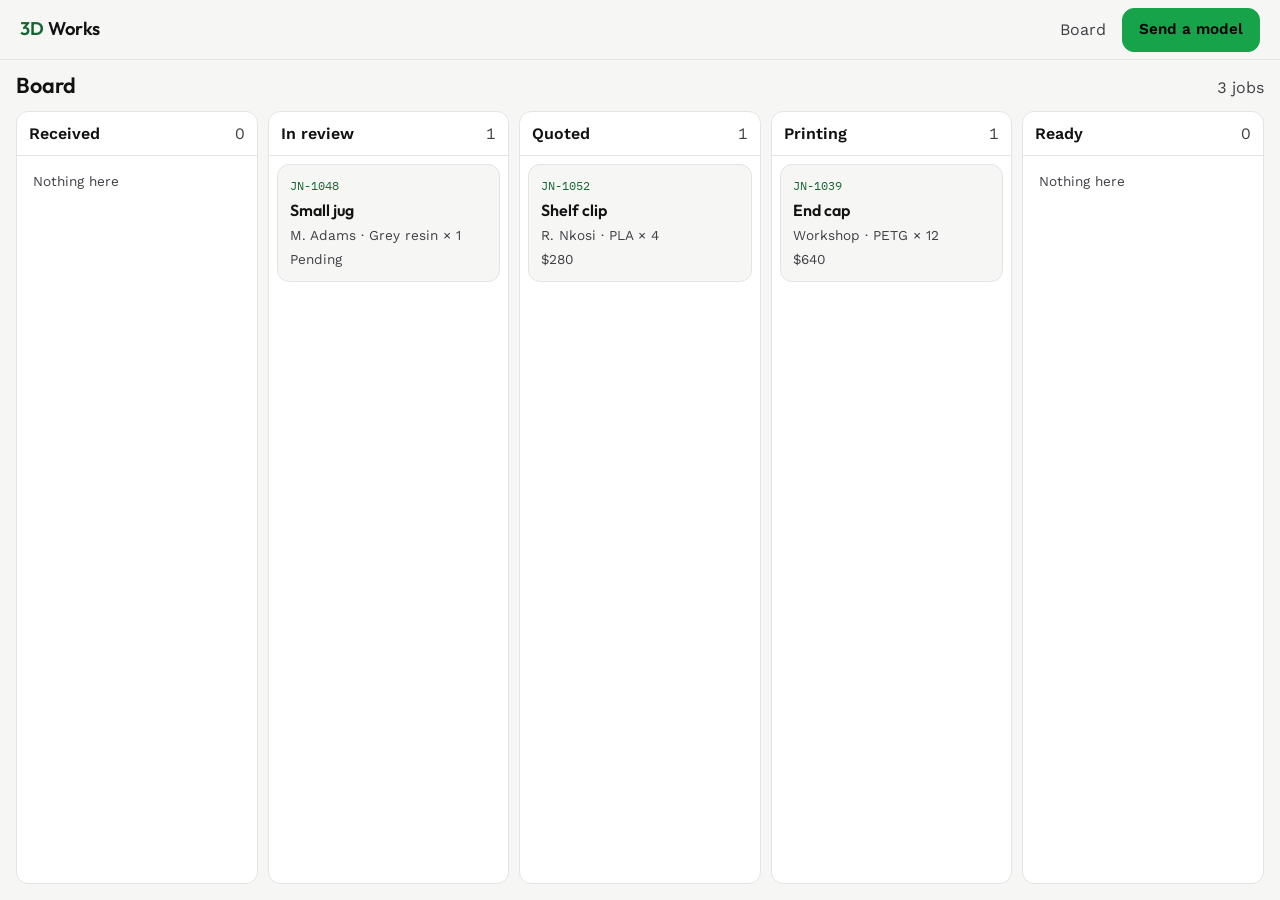
==== commit 6d92ec09: "Lighten the shop UI and mark sign-in, card pay, and texts as not built yet." ====
--- a/desk.html
+++ b/desk.html
@@ -4,10 +4,10 @@
   <meta charset="utf-8">
   <meta name="viewport" content="width=device-width, initial-scale=1">
   <title>Board — 3D Works</title>
-  <meta name="theme-color" content="#0e0e0e">
+  <meta name="theme-color" content="#f6f7f4">
   <link rel="preconnect" href="https://fonts.googleapis.com">
   <link rel="preconnect" href="https://fonts.gstatic.com" crossorigin>
-  <link href="https://fonts.googleapis.com/css2?family=IBM+Plex+Mono:wght@400;500&family=IBM+Plex+Sans:wght@400;600&display=swap" rel="stylesheet">
+  <link href="https://fonts.googleapis.com/css2?family=IBM+Plex+Mono:wght@400;500&family=Outfit:wght@500;600&family=Work+Sans:wght@400;600&display=swap" rel="stylesheet">
   <link rel="stylesheet" href="css/site.css">
   <link rel="icon" href="data:image/svg+xml,%3Csvg xmlns='http://www.w3.org/2000/svg' viewBox='0 0 32 32'%3E%3Crect fill='%230e0e0e' width='32' height='32'/%3E%3Ctext x='4' y='22' fill='%233ddc6a' font-family='Arial' font-size='14' font-weight='700'%3E3D%3C/text%3E%3C/svg%3E">
 </head>
--- a/css/site.css
+++ b/css/site.css
@@ -1,16 +1,18 @@
 :root {
-  --bg: #0e0e0e;
-  --panel: #171717;
-  --card: #111111;
-  --ink: #f4f4f2;
-  --soft: #b5b5b0;
-  --line: #2c2c2c;
-  --green: #3ddc6a;
-  --green-ink: #06210f;
-  --danger: #ff6b6b;
-  --sans: "IBM Plex Sans", "Segoe UI", sans-serif;
+  --bg: #f6f7f4;
+  --panel: #ffffff;
+  --card: #ffffff;
+  --ink: #121212;
+  --soft: #3f3f46;
+  --line: #e4e4e7;
+  --green: #16a34a;
+  --green-ink: #000000;
+  --green-text: #166534;
+  --danger: #b91c1c;
+  --sans: "Work Sans", "Segoe UI", sans-serif;
+  --display: "Outfit", "Work Sans", sans-serif;
   --mono: "IBM Plex Mono", ui-monospace, monospace;
-  color-scheme: dark;
+  color-scheme: light;
 }
 
 * { box-sizing: border-box; }
@@ -35,7 +37,7 @@
 
 a { color: inherit; }
 
-h1, h2 { text-wrap: balance; }
+h1, h2, .mark, .slip strong, .card strong { font-family: var(--display); text-wrap: balance; }
 p, .lede { text-wrap: pretty; }
 
 .skip {
@@ -67,7 +69,7 @@
   text-decoration: none;
 }
 
-.mark b { color: var(--green); font-weight: 600; }
+.mark b { color: var(--green-text); font-weight: 600; }
 
 .top nav { display: flex; align-items: center; gap: 16px; }
 
@@ -87,8 +89,9 @@
 
 .stage {
   position: relative;
-  background: #050505;
-  border: 1px solid var(--line);
+  background: #111111;
+  border: 1px solid #111111;
+  border-radius: 16px;
   min-height: 480px;
   height: 100%;
   overflow: hidden;
@@ -114,7 +117,7 @@
   margin: 0;
   padding: 24px;
   text-align: center;
-  color: var(--ink);
+  color: #f4f4f2;
   font-size: 1.35rem;
   font-weight: 600;
   pointer-events: none;
@@ -123,7 +126,7 @@
 .stage-hint .sub {
   font-weight: 400;
   font-size: 0.92rem;
-  color: var(--soft);
+  color: #d4d4d4;
 }
 
 .stage-hint button { pointer-events: auto; }
@@ -137,7 +140,7 @@
   bottom: 12px;
   z-index: 2;
   margin: 0;
-  color: var(--soft);
+  color: #d4d4d4;
   font-family: var(--mono);
   font-size: 0.72rem;
   font-variant-numeric: tabular-nums;
@@ -147,7 +150,7 @@
 
 .kicker {
   margin: 0 0 10px;
-  color: var(--green);
+  color: var(--green-text);
   font-family: var(--mono);
   font-size: 0.75rem;
   font-variant-numeric: tabular-nums;
@@ -177,7 +180,7 @@
   min-height: 44px;
   padding: 0 16px;
   border: 1px solid var(--green);
-  border-radius: 8px;
+  border-radius: 12px;
   background: var(--green);
   color: var(--green-ink);
   font: 600 0.95rem/1 var(--sans);
@@ -185,11 +188,12 @@
   cursor: pointer;
 }
 
-.btn:hover { background: #62e888; }
-.btn.ghost { background: transparent; color: var(--ink); border-color: var(--line); }
-.btn.ghost:hover { border-color: var(--green); color: var(--green); }
-.btn.light { background: transparent; color: var(--ink); border-color: var(--line); }
-.btn.light:hover { border-color: var(--green); }
+.btn:hover { background: #22c55e; }
+.btn, .card, .slip { transition: border-color 180ms ease, background-color 180ms ease; }
+.btn.ghost { background: #fff; color: var(--ink); border-color: var(--line); }
+.btn.ghost:hover { border-color: var(--green); color: var(--green-text); }
+.btn.light { background: transparent; color: #f4f4f2; border-color: #525252; }
+.btn.light:hover { border-color: var(--green); color: #fff; }
 .btn:disabled { opacity: 0.45; cursor: not-allowed; }
 
 .titleblock {
@@ -244,8 +248,9 @@
   gap: 6px;
   padding: 16px;
   border: 1px solid var(--line);
-  border-radius: 8px;
+  border-radius: 12px;
   background: var(--panel);
+  box-shadow: 0 1px 2px rgba(0, 0, 0, 0.04);
   color: inherit;
   text-decoration: none;
 }
@@ -254,7 +259,7 @@
 .slip .kicker { margin: 0; }
 .slip strong { font-size: 1.25rem; font-weight: 600; }
 .slip span { color: var(--soft); }
-.slip em { font-style: normal; color: var(--green); font-size: 0.85rem; }
+.slip em { font-style: normal; color: var(--green-text); font-size: 0.85rem; }
 
 .form { display: grid; gap: 14px; align-content: start; }
 .field { display: grid; gap: 6px; font-size: 0.92rem; }
@@ -369,9 +374,9 @@
   display: flex;
   flex-direction: column;
   min-height: 0;
-  background: var(--panel);
-  border: 1px solid var(--line);
-  border-radius: 8px;
+  background: #fff;
+  border: 1px solid var(--line);
+  border-radius: 12px;
 }
 .col.is-over { border-color: var(--green); }
 .col-head {
@@ -404,8 +409,8 @@
   gap: 4px;
   padding: 12px;
   border: 1px solid var(--line);
-  border-radius: 8px;
-  background: var(--card);
+  border-radius: 12px;
+  background: var(--bg);
   color: inherit;
   text-decoration: none;
   cursor: pointer;
@@ -413,7 +418,13 @@
 .card:hover { border-color: var(--green); }
 .card strong { font-size: 1rem; font-weight: 600; }
 .card .meta { color: var(--soft); font-size: 0.85rem; }
-.mono { font-family: var(--mono); font-size: 0.75rem; color: var(--green); font-variant-numeric: tabular-nums; }
+.mono { font-family: var(--mono); font-size: 0.75rem; color: var(--green-text); font-variant-numeric: tabular-nums; }
+
+.soon { padding: 8px 0 28px; }
+.soon-card { align-content: start; }
+.soon-card p { margin: 0; color: var(--soft); }
+.soon-card .btn { justify-self: start; margin-top: 8px; }
+.soon-card .note { color: var(--green-text); }
 
 .sr {
   position: absolute;
@@ -479,4 +490,5 @@
 
 @media (prefers-reduced-motion: reduce) {
   html { scroll-behavior: auto; }
-}
+  .btn, .card, .slip { transition: none; }
+}
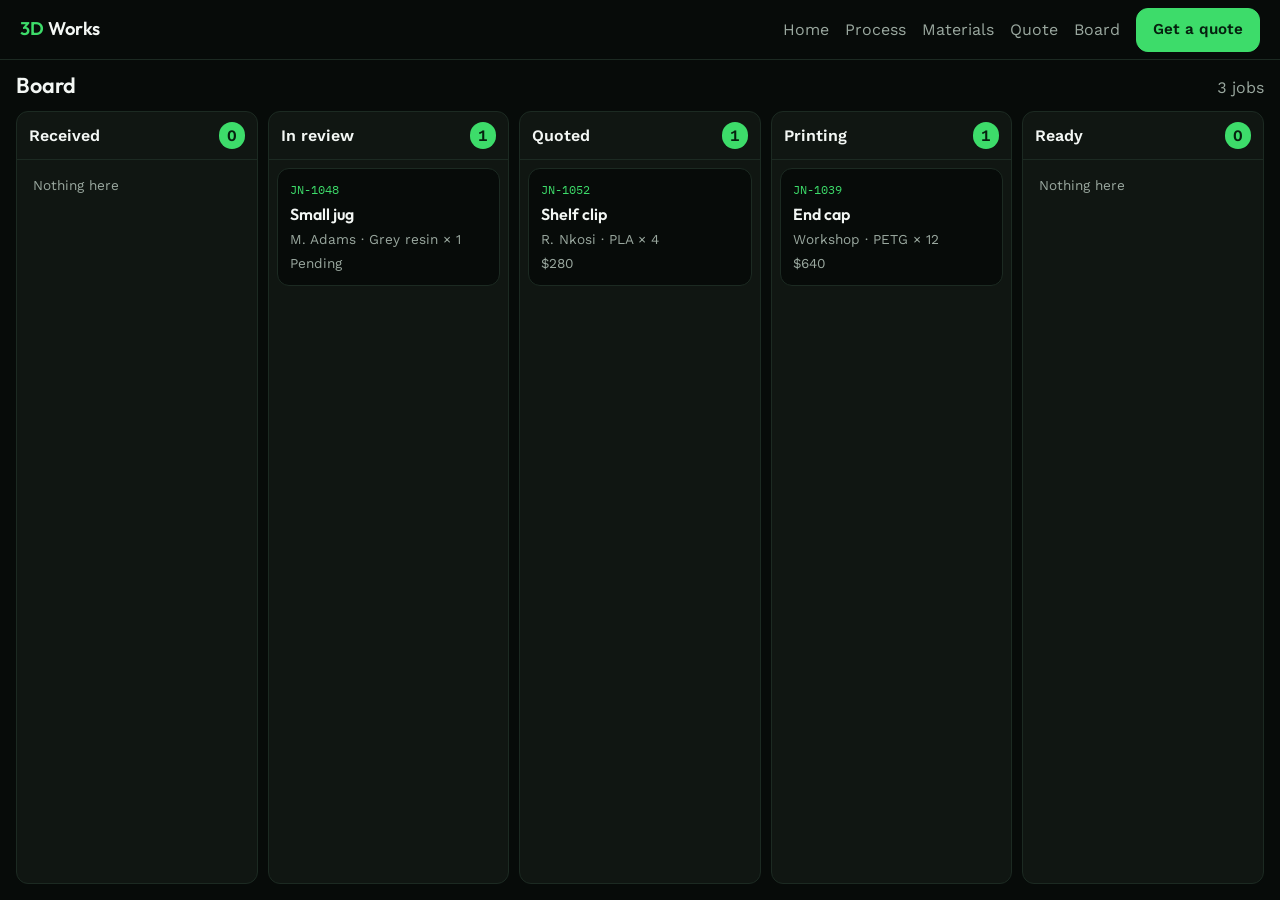
==== commit 71af642d: "Match the shop pages to the dark green quote, tracking, and board layout." ====
--- a/desk.html
+++ b/desk.html
@@ -18,6 +18,14 @@
       <p id="count"></p>
     </div>
     <div class="board" id="board"></div>
+    <div class="detail" id="detail" hidden>
+      <div>
+        <p class="mono" id="d-no"></p>
+        <strong id="d-title"></strong>
+      </div>
+      <p id="d-meta"></p>
+      <a class="btn" id="d-open" href="job.html">Open model</a>
+    </div>
   </main>
   <script type="module">
     import { mountChrome } from "./js/chrome.js";
@@ -26,7 +34,9 @@
     mountChrome("desk");
     const board = document.getElementById("board");
     const count = document.getElementById("count");
+    const detail = document.getElementById("detail");
     let jobs = [];
+    let selectedId = null;
 
     await paint();
 
@@ -36,12 +46,12 @@
       board.innerHTML = statuses().map((status) => {
         const items = jobs.filter((job) => job.status === status);
         const cards = items.map((job) => `
-          <a class="card" draggable="true" href="job.html?id=${job.id}" data-id="${job.id}">
+          <article class="card" draggable="true" data-id="${job.id}" tabindex="0">
             <span class="mono">${jobNo(job.id)}</span>
             <strong>${escapeHtml(job.title)}</strong>
             <span class="meta">${escapeHtml(job.customer)} · ${escapeHtml(job.material)} × ${job.qty}</span>
             <span class="meta">${money(job.price)}</span>
-          </a>
+          </article>
         `).join("");
         return `
           <section class="col" data-status="${status}">
@@ -62,8 +72,10 @@
           card.dataset.dragged = "1";
           setTimeout(() => delete card.dataset.dragged, 0);
         });
-        card.addEventListener("click", (event) => {
-          if (card.dataset.dragged) event.preventDefault();
+        card.addEventListener("click", () => {
+          if (card.dataset.dragged) return;
+          selectedId = card.dataset.id;
+          showDetail();
         });
       });
 
@@ -84,6 +96,23 @@
           await paint();
         });
       });
+      showDetail();
+    }
+
+    function showDetail() {
+      const job = jobs.find((item) => item.id === selectedId);
+      if (!job) {
+        detail.hidden = true;
+        return;
+      }
+      detail.hidden = false;
+      document.getElementById("d-no").textContent = jobNo(job.id);
+      document.getElementById("d-title").textContent = job.title;
+      document.getElementById("d-meta").textContent = job.customer + " · " + job.material + " × " + job.qty + " · " + money(job.price);
+      document.getElementById("d-open").href = "job.html?id=" + job.id;
+      board.querySelectorAll(".card").forEach((card) => {
+        card.classList.toggle("is-on", card.dataset.id === job.id);
+      });
     }
 
     function escapeHtml(value) {
--- a/css/site.css
+++ b/css/site.css
@@ -1,18 +1,18 @@
 :root {
-  --bg: #f6f7f4;
-  --panel: #ffffff;
-  --card: #ffffff;
-  --ink: #121212;
-  --soft: #3f3f46;
-  --line: #e4e4e7;
-  --green: #16a34a;
-  --green-ink: #000000;
-  --green-text: #166534;
-  --danger: #b91c1c;
+  --bg: #070b09;
+  --panel: #101612;
+  --card: #0c1210;
+  --ink: #f3f7f4;
+  --soft: #9aa89f;
+  --line: #1c2a22;
+  --green: #3ddc6a;
+  --green-ink: #06210f;
+  --green-text: #3ddc6a;
+  --danger: #ff8a8a;
   --sans: "Work Sans", "Segoe UI", sans-serif;
   --display: "Outfit", "Work Sans", sans-serif;
   --mono: "IBM Plex Mono", ui-monospace, monospace;
-  color-scheme: light;
+  color-scheme: dark;
 }
 
 * { box-sizing: border-box; }
@@ -86,11 +86,12 @@
   min-height: calc(100dvh - 160px);
   padding: 24px 0;
 }
+.hero h1 { color: var(--green); }
 
 .stage {
   position: relative;
-  background: #111111;
-  border: 1px solid #111111;
+  background: #050806;
+  border: 1px solid #214232;
   border-radius: 16px;
   min-height: 480px;
   height: 100%;
@@ -190,7 +191,7 @@
 
 .btn:hover { background: #22c55e; }
 .btn, .card, .slip { transition: border-color 180ms ease, background-color 180ms ease; }
-.btn.ghost { background: #fff; color: var(--ink); border-color: var(--line); }
+.btn.ghost { background: transparent; color: var(--ink); border-color: var(--line); }
 .btn.ghost:hover { border-color: var(--green); color: var(--green-text); }
 .btn.light { background: transparent; color: #f4f4f2; border-color: #525252; }
 .btn.light:hover { border-color: var(--green); color: #fff; }
@@ -374,7 +375,7 @@
   display: flex;
   flex-direction: column;
   min-height: 0;
-  background: #fff;
+  background: var(--panel);
   border: 1px solid var(--line);
   border-radius: 12px;
 }
@@ -389,8 +390,13 @@
   font-weight: 600;
 }
 .col-head span {
-  color: var(--soft);
-  font-weight: 400;
+  background: var(--green);
+  color: var(--green-ink);
+  border-radius: 999px;
+  min-width: 1.6rem;
+  padding: 2px 8px;
+  text-align: center;
+  font-weight: 600;
   font-variant-numeric: tabular-nums;
 }
 .col-list {
@@ -415,11 +421,25 @@
   text-decoration: none;
   cursor: pointer;
 }
-.card:hover { border-color: var(--green); }
+.card:hover, .card.is-on { border-color: var(--green); }
 .card strong { font-size: 1rem; font-weight: 600; }
 .card .meta { color: var(--soft); font-size: 0.85rem; }
 .mono { font-family: var(--mono); font-size: 0.75rem; color: var(--green-text); font-variant-numeric: tabular-nums; }
 
+.pills { display: flex; flex-wrap: wrap; gap: 8px; margin: 22px 0 0; padding: 0; list-style: none; }
+.pills li { border: 1px solid var(--line); border-radius: 999px; padding: 8px 12px; color: var(--soft); font-size: 0.85rem; }
+.quote-grid { display: grid; grid-template-columns: minmax(220px, 0.85fr) minmax(260px, 1.15fr) minmax(220px, 0.8fr); gap: 12px; padding: 16px 0 32px; }
+.quote-grid .panel { display: grid; gap: 12px; align-content: start; background: var(--panel); border: 1px solid var(--line); border-radius: 16px; padding: 16px; }
+.quote-grid .stage { min-height: 520px; }
+.estimate { margin-top: 16px; padding-top: 12px; border-top: 1px solid var(--line); }
+.estimate .price { color: var(--green); }
+.detail {
+  display: flex; flex-wrap: wrap; align-items: center; gap: 12px 20px;
+  margin: 0 16px 16px; padding: 12px 14px;
+  border: 1px solid #214232; border-radius: 12px; background: var(--panel);
+}
+.detail[hidden] { display: none; }
+.detail strong { font-family: var(--display); font-size: 1.1rem; }
 .soon { padding: 8px 0 28px; }
 .soon-card { align-content: start; }
 .soon-card p { margin: 0; color: var(--soft); }
@@ -453,7 +473,7 @@
 @media (max-width: 800px) {
   .top nav { display: none; }
   .wrap { padding: 0 16px; }
-  .split { grid-template-columns: 1fr; min-height: 0; padding-top: 16px; }
+  .split, .quote-grid { grid-template-columns: 1fr; min-height: 0; padding-top: 16px; }
   .stage { order: -1; min-height: 0; height: 36vh; }
   .steps ol, .slips { grid-template-columns: 1fr; }
   .board-page { height: calc(100dvh - 60px - 52px - env(safe-area-inset-bottom)); }
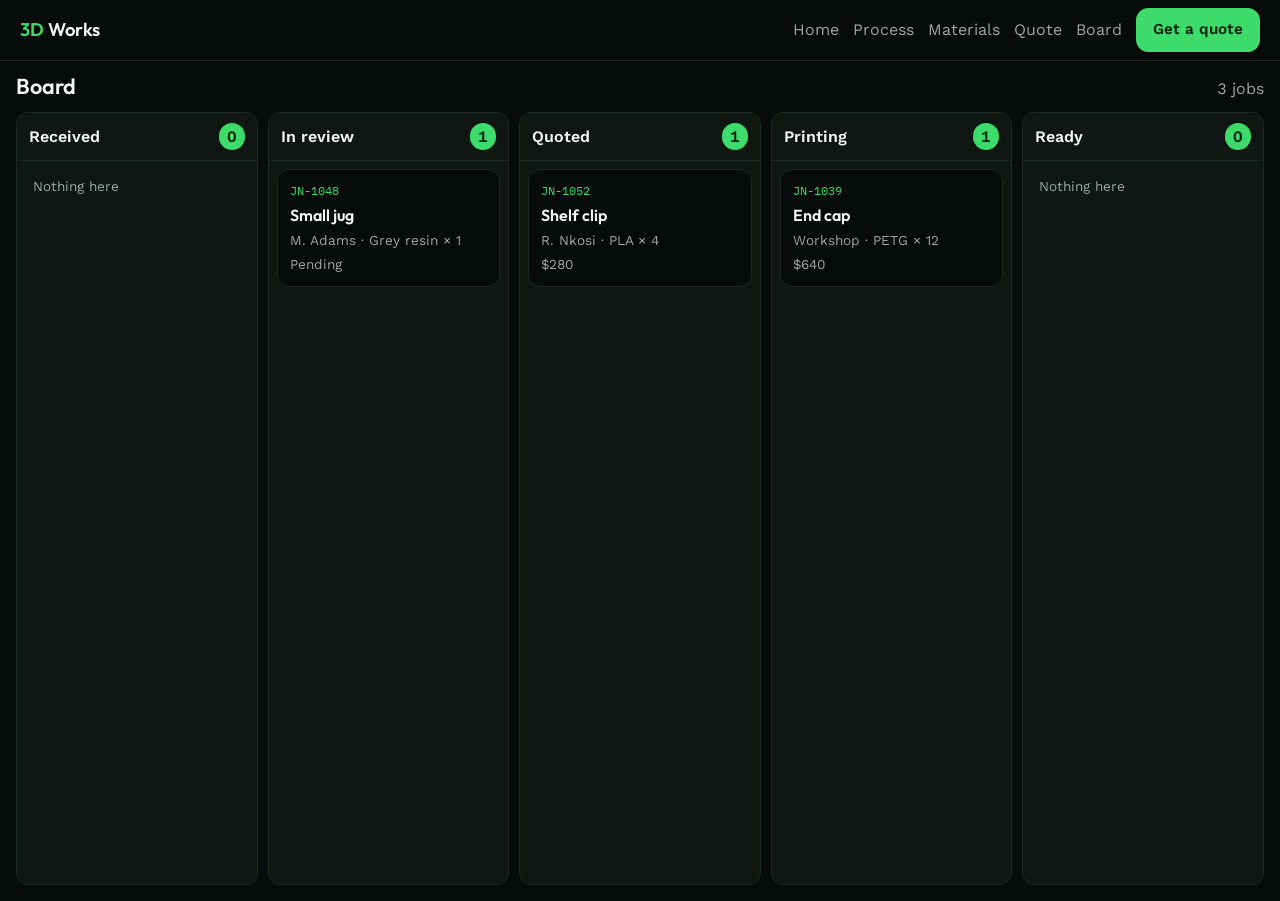
==== commit e3909f42: "Keep the nav and board columns readable on a dark shop page." ====
--- a/desk.html
+++ b/desk.html
@@ -4,7 +4,7 @@
   <meta charset="utf-8">
   <meta name="viewport" content="width=device-width, initial-scale=1">
   <title>Board — 3D Works</title>
-  <meta name="theme-color" content="#f6f7f4">
+  <meta name="theme-color" content="#070b09">
   <link rel="preconnect" href="https://fonts.googleapis.com">
   <link rel="preconnect" href="https://fonts.gstatic.com" crossorigin>
   <link href="https://fonts.googleapis.com/css2?family=IBM+Plex+Mono:wght@400;500&family=Outfit:wght@500;600&family=Work+Sans:wght@400;600&display=swap" rel="stylesheet">
--- a/css/site.css
+++ b/css/site.css
@@ -56,9 +56,9 @@
   display: flex;
   align-items: center;
   justify-content: space-between;
-  gap: 16px;
-  height: 60px;
-  padding: 0 20px;
+  gap: 12px 16px;
+  min-height: 60px;
+  padding: 8px 20px;
   border-bottom: 1px solid var(--line);
   background: var(--bg);
 }
@@ -71,7 +71,7 @@
 
 .mark b { color: var(--green-text); font-weight: 600; }
 
-.top nav { display: flex; align-items: center; gap: 16px; }
+.top nav { display: flex; flex: 1; min-width: 0; flex-wrap: wrap; align-items: center; justify-content: flex-end; gap: 8px 14px; }
 
 .top nav a:not(.btn) { text-decoration: none; color: var(--soft); }
 .top nav a:not(.btn):hover { color: var(--ink); }
@@ -370,8 +370,8 @@
 }
 
 .col {
-  flex: 1 1 0;
-  min-width: 0;
+  flex: 1 0 200px;
+  min-width: 200px;
   display: flex;
   flex-direction: column;
   min-height: 0;
